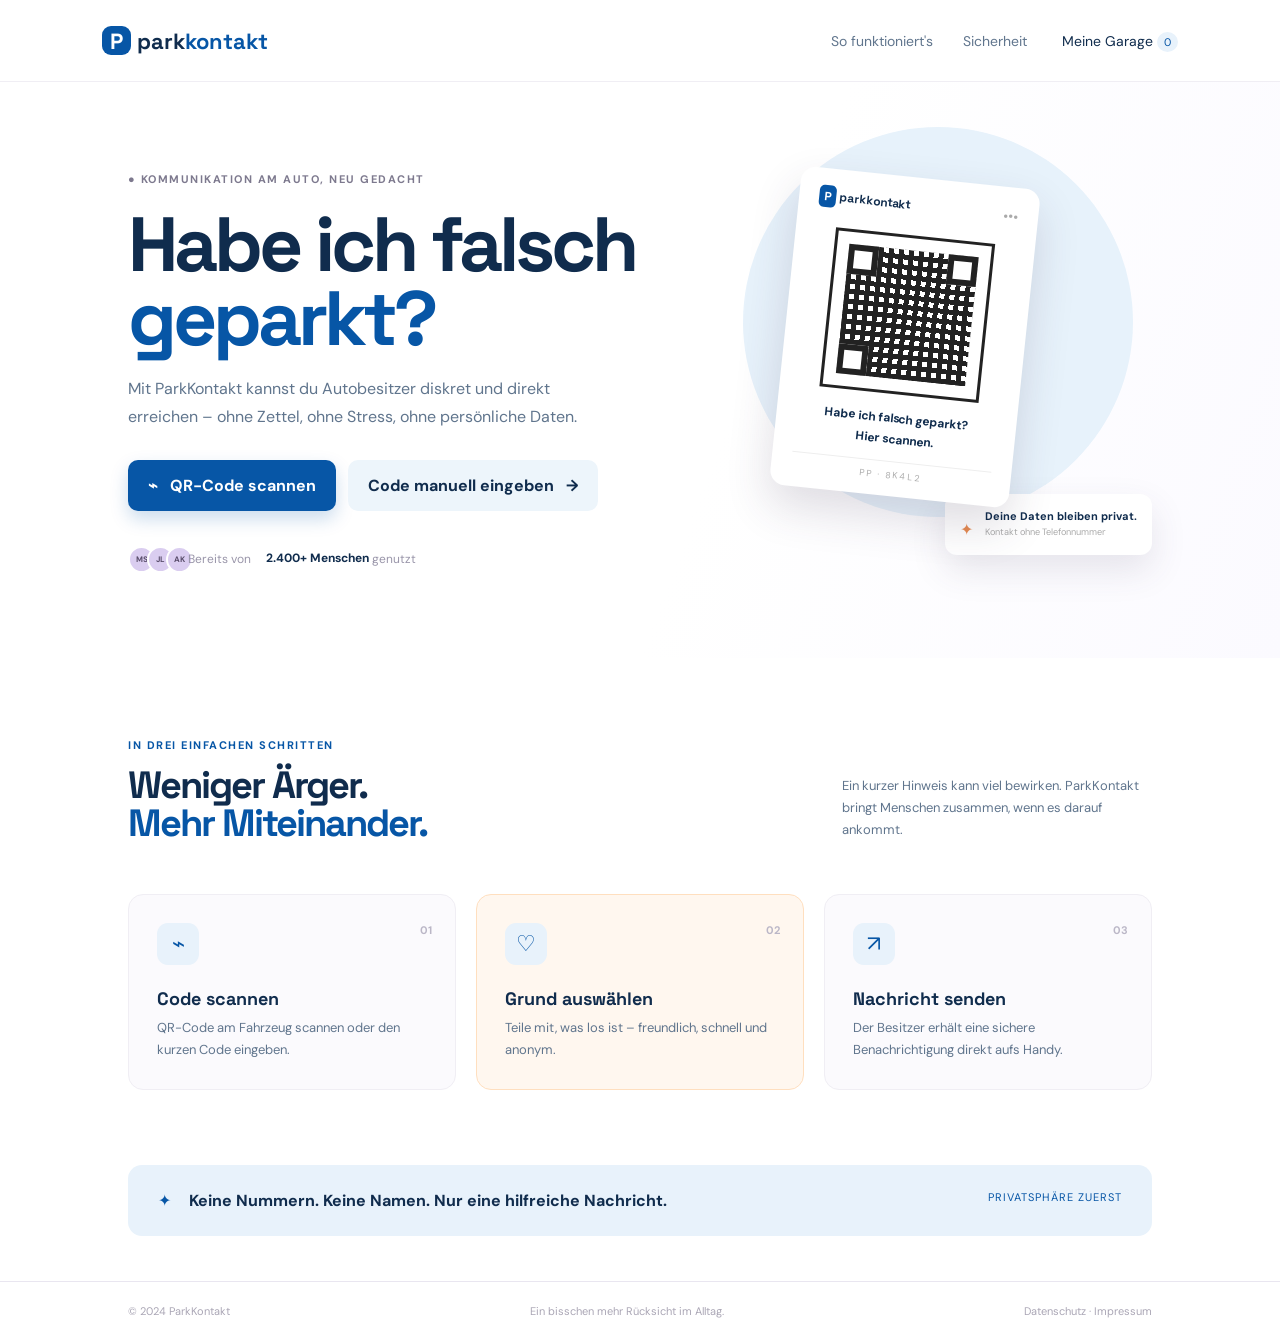
==== index.html @ 6e9b2e77 "Add files via upload" ====
<!doctype html>
<html lang="de">
<head>
  <meta charset="utf-8"><meta name="viewport" content="width=device-width,initial-scale=1">
  <meta name="description" content="ParkKontakt verbindet Menschen rund ums Auto.">
  <title>ParkKontakt – Einfach Kontakt aufnehmen</title>
  <link rel="preconnect" href="https://fonts.googleapis.com"><link rel="preconnect" href="https://fonts.gstatic.com" crossorigin>
  <link href="https://fonts.googleapis.com/css2?family=DM+Sans:wght@400;500;600;700&family=Space+Grotesk:wght@500;600;700&display=swap" rel="stylesheet">
  <link rel="stylesheet" href="style.css">
</head>
<body>
  <div class="app">
    <header class="header"><a class="brand" href="index.html"><b>P</b>park<span>kontakt</span></a><nav><a href="index.html#how">So funktioniert's</a><a href="index.html#privacy">Sicherheit</a></nav><a class="link-button" href="garage.html">Meine Garage <i class="count">0</i></a></header>
    <main>
      <section class="hero"><div class="hero-copy"><small class="eyebrow">● Kommunikation am Auto, neu gedacht</small><h1>Habe ich falsch<br><em>geparkt?</em></h1><p>Mit ParkKontakt kannst du Autobesitzer diskret und direkt erreichen – ohne Zettel, ohne Stress, ohne persönliche Daten.</p><div class="actions"><a class="primary" href="scan.html">⌁ &nbsp; QR-Code scannen</a><a class="secondary" href="code.html">Code manuell eingeben &nbsp; →</a></div><div class="trust"><span>MS</span><span>JL</span><span>AK</span> Bereits von <strong>2.400+ Menschen</strong> genutzt</div></div><div class="hero-art"><div class="orb"></div><div class="qr-card">      <div class="qr-brand"><b>P</b> parkkontakt <span>•••</span></div><div class="qr"><i></i><i></i><i></i></div><strong>Habe ich falsch geparkt?<br>Hier scannen.</strong><small>PP · 8K4L2</small></div><div class="privacy-pop">✦ <span><b>Deine Daten bleiben privat.</b><small>Kontakt ohne Telefonnummer</small></span></div></div></section>
      <section id="how" class="how"><div class="section-title"><div><small class="eyebrow">In drei einfachen Schritten</small><h2>Weniger Ärger.<br><em>Mehr Miteinander.</em></h2></div><p>Ein kurzer Hinweis kann viel bewirken. ParkKontakt bringt Menschen zusammen, wenn es darauf ankommt.</p></div><div class="steps"><article><b>01</b><i>⌁</i><h3>Code scannen</h3><p>QR-Code am Fahrzeug scannen oder den kurzen Code eingeben.</p></article><article class="highlight"><b>02</b><i>♡</i><h3>Grund auswählen</h3><p>Teile mit, was los ist – freundlich, schnell und anonym.</p></article><article><b>03</b><i>↗</i><h3>Nachricht senden</h3><p>Der Besitzer erhält eine sichere Benachrichtigung direkt aufs Handy.</p></article></div></section>
      <div id="privacy" class="privacy">✦ <strong>Keine Nummern. Keine Namen. Nur eine hilfreiche Nachricht.</strong><span>Privatsphäre zuerst</span></div>
    </main>
    <footer>© 2024 ParkKontakt <span>Ein bisschen mehr Rücksicht im Alltag.</span><span>Datenschutz · Impressum</span></footer>
  </div>
  <script src="script.js"></script>
</body>
</html>
---- style.css ----
﻿:root{--ink:#102c4d;--muted:#60758d;--purple:#0756a6;--lav:#e8f2fb;--line:#e9e6f0;--bg:#f7fbff}*{box-sizing:border-box}body{margin:0;background:var(--bg);color:var(--ink);font-family:"DM Sans",sans-serif}button,input,textarea{font:inherit}button{cursor:pointer;border:0}a{text-decoration:none;color:inherit}.app{max-width:1440px;margin:auto;background:#fff;min-height:100vh}.header{height:82px;border-bottom:1px solid #f0eef4;display:flex;align-items:center;padding:0 8%;gap:35px}.brand{font:700 22px "Space Grotesk";margin-right:auto}.brand b{display:inline-grid;place-items:center;background:var(--purple);color:white;width:29px;height:29px;border-radius:9px;margin-right:6px}.brand span,em{color:var(--purple);font-style:normal}.header nav{display:flex;gap:30px;color:var(--muted);font-size:14px}.link-button{background:none;font-size:14px}.count{background:var(--lav);color:var(--purple);border-radius:50%;padding:3px 7px;font-size:11px;font-style:normal}.view{display:none}.view.active{display:block}.hero{display:flex;padding:85px 10%;min-height:545px;background:linear-gradient(110deg,#fff 57%,#fbfaff)}.hero-copy{width:54%}.eyebrow{font-size:11px;letter-spacing:1.5px;text-transform:uppercase;font-weight:700;color:var(--purple)}.hero-copy .eyebrow{color:#7d798e}.hero-copy .eyebrow:first-letter{color:#74d19d}h1{font:700 clamp(50px,6vw,78px)/.96 "Space Grotesk";letter-spacing:-4px;margin:20px 0}p{color:var(--muted);line-height:1.7;max-width:480px}.actions{display:flex;gap:12px;margin-top:30px}.primary,.secondary{padding:15px 20px;border-radius:10px;font-weight:700}.primary{background:var(--purple);color:#fff;box-shadow:0 8px 18px #0756a635}.primary:hover{background:#064888}.secondary{background:#edf5fb;color:var(--ink)}.trust{margin-top:35px;color:#9995a9;font-size:12px}.trust span{display:inline-grid;place-items:center;width:27px;height:27px;border-radius:50%;background:#dacdf0;border:2px solid white;margin-right:-8px;color:#584c6a;font-size:8px;font-weight:bold}.trust strong{color:var(--ink);margin-left:12px}.hero-art{width:46%;position:relative}.orb{position:absolute;width:390px;height:390px;border-radius:50%;background:#e7f2fb;top:-40px;right:4%}.qr-card{position:absolute;z-index:1;top:10px;left:22%;width:240px;height:320px;background:#fff;border-radius:15px;padding:20px;box-shadow:0 20px 45px #3f31502a;transform:rotate(6deg);text-align:center}.qr-brand{text-align:left;font:700 12px "Space Grotesk"}.qr-brand b{background:var(--purple);color:white;padding:3px 5px;border-radius:5px}.qr-brand span{float:right;color:#aaa}.qr{height:154px;width:154px;margin:25px auto 15px;border:12px solid white;outline:3px solid #222;background:repeating-linear-gradient(90deg,#222 0 5px,transparent 5px 10px),repeating-linear-gradient(0deg,#222 0 5px,transparent 5px 10px);position:relative}.qr i{position:absolute;width:30px;height:30px;background:white;border:6px solid #222}.qr i:nth-child(1){top:0;left:0}.qr i:nth-child(2){top:0;right:0}.qr i:nth-child(3){bottom:0;left:0}.qr-card strong{font-size:12px;line-height:1.4}.qr-card small{display:block;border-top:1px solid #eee;margin-top:13px;padding-top:7px;color:#aaa;letter-spacing:2px;font-size:9px}.privacy-pop{position:absolute;right:0;bottom:18px;background:#fff;padding:15px;border-radius:12px;box-shadow:0 15px 35px #493d6320;color:#e68a50}.privacy-pop span{display:inline-block;color:var(--ink);font-size:11px;margin-left:8px}.privacy-pop small,.privacy-pop b{display:block}.privacy-pop small{color:#aaa;margin-top:3px}.how{padding:75px 10%}.section-title{display:flex;justify-content:space-between;align-items:end}.section-title h2{font:700 38px/1 "Space Grotesk";letter-spacing:-2px;margin:12px 0}.section-title p{font-size:13px;max-width:310px}.steps{display:grid;grid-template-columns:repeat(3,1fr);gap:20px;margin-top:40px}.steps article{padding:28px;background:#fbfafd;border:1px solid #f0eef4;border-radius:15px;position:relative}.steps article.highlight{background:#fff7ef;border-color:#ffdfbf}.steps article>b{position:absolute;right:23px;color:#bbb7c7;font-size:11px}.steps article i{display:grid;place-items:center;width:42px;height:42px;border-radius:11px;background:var(--lav);color:var(--purple);font-size:22px;font-style:normal}.steps h3{font:700 18px "Space Grotesk";margin:22px 0 7px}.steps p{font-size:13px;margin:0}.privacy{margin:0 10% 45px;padding:25px 30px;background:var(--lav);border-radius:14px;color:var(--purple)}.privacy strong{color:var(--ink);margin-left:14px}.privacy span{float:right;font-size:11px;text-transform:uppercase;letter-spacing:1px}.page{padding:65px 10% 90px}.page h1{font-size:58px;margin:18px 0}.back{display:block;background:none;color:var(--muted);padding:0;margin-bottom:35px;font-size:13px}.page>p{margin-bottom:25px}.toolbar{display:flex;justify-content:space-between;align-items:center;margin-top:35px;color:var(--muted);font-size:13px}.cars{display:grid;grid-template-columns:repeat(auto-fill,minmax(270px,1fr));gap:18px;margin-top:20px}.empty,.car-card{border:1px solid var(--line);border-radius:15px;padding:35px;text-align:center}.empty{grid-column:1/-1;color:var(--muted)}.car-card{text-align:left;box-shadow:0 8px 25px #493d6310}.car-card h3{font:700 18px "Space Grotesk";margin:0 0 6px}.car-card p{font-size:12px;margin:0 0 20px}.car-card button{background:var(--lav);color:var(--purple);padding:10px;border-radius:8px;font-size:12px}.form-page{display:grid;grid-template-columns:.8fr 1fr;gap:8%}.form-intro{padding-top:0}.panel{border:1px solid var(--line);border-radius:16px;padding:30px;box-shadow:0 18px 50px #382b6312}.panel h2{font:700 20px "Space Grotesk";margin:0 0 25px}.panel label{display:block;font-size:12px;font-weight:700;margin:15px 0}.panel label small{float:right;color:#aaa;font-weight:400}.panel input,.panel textarea,.code-form input{width:100%;border:1px solid var(--line);padding:12px;border-radius:8px;margin-top:7px;outline:none;resize:vertical}.panel input:focus,.panel textarea:focus,.code-form input:focus{border-color:var(--purple)}.row{display:grid;grid-template-columns:1fr 1fr;gap:15px}.wide{width:100%;margin-top:16px}.centered{text-align:center;padding:60px 20px;min-height:570px}.centered .back{max-width:520px;margin:0 auto 50px;text-align:left}.big-icon{margin:auto auto 25px;display:grid;place-items:center;width:60px;height:60px;border-radius:17px;background:var(--lav);color:var(--purple);font-size:32px}.centered h1{font-size:57px}.centered p{margin:0 auto 25px}.code-form{max-width:520px;margin:auto;display:flex;gap:10px}.code-form input{margin:0;font-size:18px;letter-spacing:3px;text-transform:uppercase}.scanner{width:220px;height:220px;border:2px solid var(--purple);border-radius:20px;margin:0 auto 25px;background:#f0f7fc;display:grid;place-items:center;color:var(--purple);font-size:25px}.message{display:grid;grid-template-columns:.8fr 1fr;gap:8%;padding:70px 13%;min-height:570px}.message h1{font-size:55px}.car-info{display:flex;align-items:center;gap:12px;margin-top:38px}.car-info>b{background:#e0edf8;color:var(--purple);padding:14px;border-radius:11px}.car-info small,.car-info strong{display:block}.car-info small{color:var(--muted);font-size:12px;margin-top:3px}.car-info>span:last-child{margin-left:auto;color:#4a9a73}.panel>p{font-size:12px}.reasons{display:grid;grid-template-columns:1fr 1fr;gap:8px;margin:20px 0}.reasons button{padding:12px 8px;background:white;border:1px solid var(--line);border-radius:8px;text-align:left;color:var(--muted);font-size:11px}.reasons button.selected,.reasons button:hover{background:var(--lav);border-color:var(--purple);color:var(--purple)}.panel>small{color:#8f8b9c;font-size:11px}.panel textarea{min-height:100px}footer{display:flex;justify-content:space-between;padding:22px 10%;border-top:1px solid var(--line);font-size:11px;color:#aaa6b5}#toast{position:fixed;right:25px;bottom:25px;background:var(--ink);color:white;padding:15px 20px;border-radius:9px;opacity:0;transform:translateY(15px);transition:.2s}#toast.show{opacity:1;transform:none}
.form-tip{display:flex;gap:10px;margin-top:28px;padding:15px;background:var(--lav);border-radius:10px;color:#6f6997;font-size:12px;line-height:1.5}.panel fieldset{border:0;border-top:1px solid var(--line);padding:15px 0 0;margin-top:20px}.panel legend{font-size:12px;font-weight:700}.check{display:flex!important;align-items:center;gap:8px;font-size:11px!important;color:var(--muted)!important;font-weight:400!important;margin:11px 0!important}.check input{width:auto!important;margin:0!important;accent-color:var(--purple)}.hint{display:block;color:var(--muted);font-size:11px;margin-top:17px}.card-link{display:inline-block;background:var(--lav);color:var(--purple);padding:10px;border-radius:8px;font-size:12px}.card-page{padding:60px 10% 90px;text-align:center;min-height:620px}.card-page .back{max-width:850px;margin:0 auto 35px;text-align:left}.card-page h1{font-size:54px}.print-card{width:320px;min-height:415px;margin:35px auto 25px;padding:25px;background:white;border-radius:16px;box-shadow:0 15px 45px #493d6318}.print-card .qr-brand{text-align:left;font:700 13px "Space Grotesk"}.print-card .qr-brand b{background:var(--purple);color:white;padding:4px 6px;border-radius:5px}.print-card h2{font:700 24px "Space Grotesk";margin:38px 0 8px}.print-card p{font-size:12px;margin:0 auto}.print-qr{margin:25px auto;width:165px;height:165px}.print-card>strong{font-size:11px;line-height:1.5}.print-card>strong span{color:var(--purple);letter-spacing:2px}.card-actions{display:flex;justify-content:center;gap:10px}.card-actions .secondary{display:inline-flex;align-items:center}.car-card{border:1px solid var(--line);border-radius:15px;padding:25px;text-align:left;box-shadow:0 8px 25px #493d6310}.empty{grid-column:1/-1;border:1px dashed #d9d4e7;border-radius:15px;padding:40px;text-align:center;color:var(--muted)}@media print{.header,.back,.card-actions,footer{display:none!important}.card-page{padding:0}.print-card{box-shadow:none;border:1px solid #ddd}}
@media(max-width:800px){.header{padding:0 6%}.header nav,.link-button{display:none}.hero{display:block;padding:55px 7% 35px}.hero-copy,.hero-art{width:100%}.hero h1{font-size:52px}.hero-art{height:370px;margin-top:25px}.qr-card{left:18%}.orb{right:2%;width:330px;height:330px}.how{padding:55px 7%}.section-title{display:block}.steps{grid-template-columns:1fr}.privacy{margin:0 7% 35px}.page{padding:50px 7%}.form-page,.message{display:block;padding:50px 7%}.form-intro{margin-bottom:35px}.message>div{margin-bottom:35px}.message h1{font-size:48px}footer{display:block;text-align:center;line-height:2;padding:20px 7%}}@media(max-width:480px){.hero h1{font-size:45px}.actions{display:block}.actions button{width:100%;margin-bottom:10px}.hero-art{transform:scale(.9);transform-origin:top center;margin-bottom:-35px}.qr-card{left:8%}.row,.reasons{grid-template-columns:1fr}.code-form{display:block}.code-form button{width:100%;margin-top:10px}}
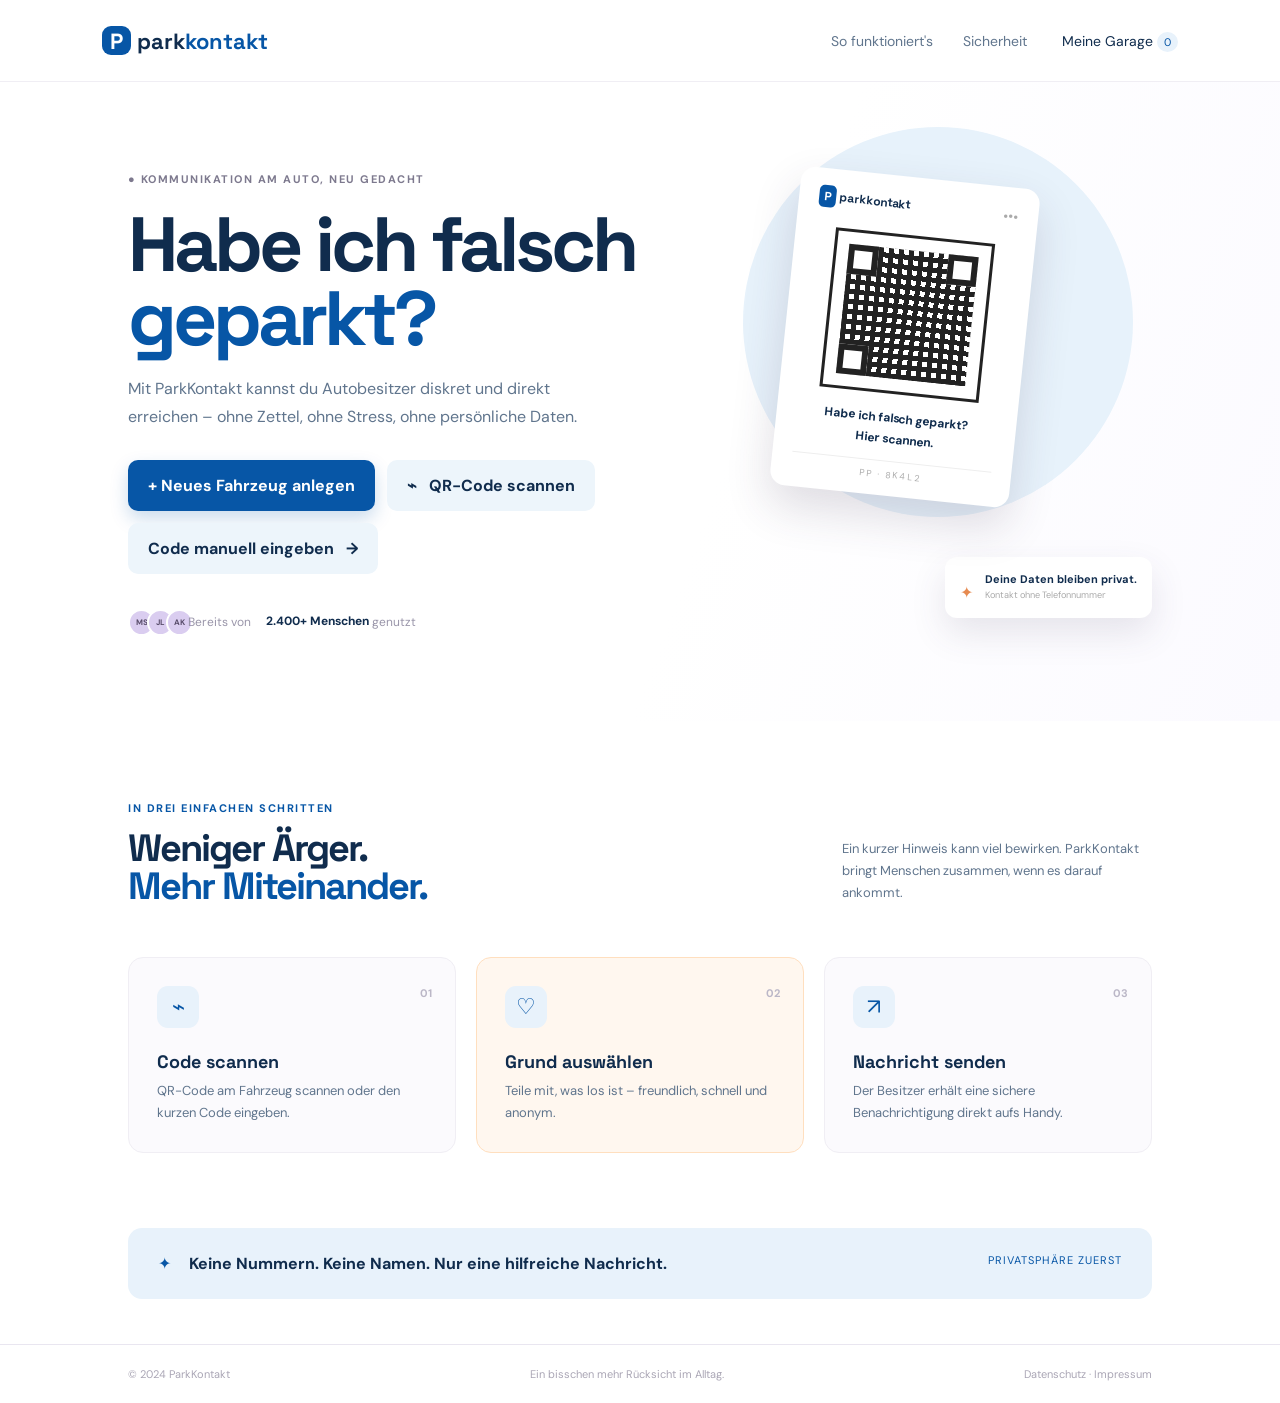
==== commit a3986326: "Apply remaining changes Co-authored-by: Judokius <148645832+Judokius@users.noreply.github.com>" ====
--- a/index.html
+++ b/index.html
@@ -12,7 +12,7 @@
   <div class="app">
     <header class="header"><a class="brand" href="index.html"><b>P</b>park<span>kontakt</span></a><nav><a href="index.html#how">So funktioniert's</a><a href="index.html#privacy">Sicherheit</a></nav><a class="link-button" href="garage.html">Meine Garage <i class="count">0</i></a></header>
     <main>
-      <section class="hero"><div class="hero-copy"><small class="eyebrow">● Kommunikation am Auto, neu gedacht</small><h1>Habe ich falsch<br><em>geparkt?</em></h1><p>Mit ParkKontakt kannst du Autobesitzer diskret und direkt erreichen – ohne Zettel, ohne Stress, ohne persönliche Daten.</p><div class="actions"><a class="primary" href="scan.html">⌁ &nbsp; QR-Code scannen</a><a class="secondary" href="code.html">Code manuell eingeben &nbsp; →</a></div><div class="trust"><span>MS</span><span>JL</span><span>AK</span> Bereits von <strong>2.400+ Menschen</strong> genutzt</div></div><div class="hero-art"><div class="orb"></div><div class="qr-card">      <div class="qr-brand"><b>P</b> parkkontakt <span>•••</span></div><div class="qr"><i></i><i></i><i></i></div><strong>Habe ich falsch geparkt?<br>Hier scannen.</strong><small>PP · 8K4L2</small></div><div class="privacy-pop">✦ <span><b>Deine Daten bleiben privat.</b><small>Kontakt ohne Telefonnummer</small></span></div></div></section>
+      <section class="hero"><div class="hero-copy"><small class="eyebrow">● Kommunikation am Auto, neu gedacht</small><h1>Habe ich falsch<br><em>geparkt?</em></h1><p>Mit ParkKontakt kannst du Autobesitzer diskret und direkt erreichen – ohne Zettel, ohne Stress, ohne persönliche Daten.</p><div class="actions"><a class="primary" href="new-car.html">+ Neues Fahrzeug anlegen</a><a class="secondary" href="scan.html">⌁ &nbsp; QR-Code scannen</a><a class="secondary" href="code.html">Code manuell eingeben &nbsp; →</a></div><div class="trust"><span>MS</span><span>JL</span><span>AK</span> Bereits von <strong>2.400+ Menschen</strong> genutzt</div></div><div class="hero-art"><div class="orb"></div><div class="qr-card">      <div class="qr-brand"><b>P</b> parkkontakt <span>•••</span></div><div class="qr"><i></i><i></i><i></i></div><strong>Habe ich falsch geparkt?<br>Hier scannen.</strong><small>PP · 8K4L2</small></div><div class="privacy-pop">✦ <span><b>Deine Daten bleiben privat.</b><small>Kontakt ohne Telefonnummer</small></span></div></div></section>
       <section id="how" class="how"><div class="section-title"><div><small class="eyebrow">In drei einfachen Schritten</small><h2>Weniger Ärger.<br><em>Mehr Miteinander.</em></h2></div><p>Ein kurzer Hinweis kann viel bewirken. ParkKontakt bringt Menschen zusammen, wenn es darauf ankommt.</p></div><div class="steps"><article><b>01</b><i>⌁</i><h3>Code scannen</h3><p>QR-Code am Fahrzeug scannen oder den kurzen Code eingeben.</p></article><article class="highlight"><b>02</b><i>♡</i><h3>Grund auswählen</h3><p>Teile mit, was los ist – freundlich, schnell und anonym.</p></article><article><b>03</b><i>↗</i><h3>Nachricht senden</h3><p>Der Besitzer erhält eine sichere Benachrichtigung direkt aufs Handy.</p></article></div></section>
       <div id="privacy" class="privacy">✦ <strong>Keine Nummern. Keine Namen. Nur eine hilfreiche Nachricht.</strong><span>Privatsphäre zuerst</span></div>
     </main>
--- a/style.css
+++ b/style.css
@@ -1,4 +1,3 @@
-﻿:root{--ink:#102c4d;--muted:#60758d;--purple:#0756a6;--lav:#e8f2fb;--line:#e9e6f0;--bg:#f7fbff}*{box-sizing:border-box}body{margin:0;background:var(--bg);color:var(--ink);font-family:"DM Sans",sans-serif}button,input,textarea{font:inherit}button{cursor:pointer;border:0}a{text-decoration:none;color:inherit}.app{max-width:1440px;margin:auto;background:#fff;min-height:100vh}.header{height:82px;border-bottom:1px solid #f0eef4;display:flex;align-items:center;padding:0 8%;gap:35px}.brand{font:700 22px "Space Grotesk";margin-right:auto}.brand b{display:inline-grid;place-items:center;background:var(--purple);color:white;width:29px;height:29px;border-radius:9px;margin-right:6px}.brand span,em{color:var(--purple);font-style:normal}.header nav{display:flex;gap:30px;color:var(--muted);font-size:14px}.link-button{background:none;font-size:14px}.count{background:var(--lav);color:var(--purple);border-radius:50%;padding:3px 7px;font-size:11px;font-style:normal}.view{display:none}.view.active{display:block}.hero{display:flex;padding:85px 10%;min-height:545px;background:linear-gradient(110deg,#fff 57%,#fbfaff)}.hero-copy{width:54%}.eyebrow{font-size:11px;letter-spacing:1.5px;text-transform:uppercase;font-weight:700;color:var(--purple)}.hero-copy .eyebrow{color:#7d798e}.hero-copy .eyebrow:first-letter{color:#74d19d}h1{font:700 clamp(50px,6vw,78px)/.96 "Space Grotesk";letter-spacing:-4px;margin:20px 0}p{color:var(--muted);line-height:1.7;max-width:480px}.actions{display:flex;gap:12px;margin-top:30px}.primary,.secondary{padding:15px 20px;border-radius:10px;font-weight:700}.primary{background:var(--purple);color:#fff;box-shadow:0 8px 18px #0756a635}.primary:hover{background:#064888}.secondary{background:#edf5fb;color:var(--ink)}.trust{margin-top:35px;color:#9995a9;font-size:12px}.trust span{display:inline-grid;place-items:center;width:27px;height:27px;border-radius:50%;background:#dacdf0;border:2px solid white;margin-right:-8px;color:#584c6a;font-size:8px;font-weight:bold}.trust strong{color:var(--ink);margin-left:12px}.hero-art{width:46%;position:relative}.orb{position:absolute;width:390px;height:390px;border-radius:50%;background:#e7f2fb;top:-40px;right:4%}.qr-card{position:absolute;z-index:1;top:10px;left:22%;width:240px;height:320px;background:#fff;border-radius:15px;padding:20px;box-shadow:0 20px 45px #3f31502a;transform:rotate(6deg);text-align:center}.qr-brand{text-align:left;font:700 12px "Space Grotesk"}.qr-brand b{background:var(--purple);color:white;padding:3px 5px;border-radius:5px}.qr-brand span{float:right;color:#aaa}.qr{height:154px;width:154px;margin:25px auto 15px;border:12px solid white;outline:3px solid #222;background:repeating-linear-gradient(90deg,#222 0 5px,transparent 5px 10px),repeating-linear-gradient(0deg,#222 0 5px,transparent 5px 10px);position:relative}.qr i{position:absolute;width:30px;height:30px;background:white;border:6px solid #222}.qr i:nth-child(1){top:0;left:0}.qr i:nth-child(2){top:0;right:0}.qr i:nth-child(3){bottom:0;left:0}.qr-card strong{font-size:12px;line-height:1.4}.qr-card small{display:block;border-top:1px solid #eee;margin-top:13px;padding-top:7px;color:#aaa;letter-spacing:2px;font-size:9px}.privacy-pop{position:absolute;right:0;bottom:18px;background:#fff;padding:15px;border-radius:12px;box-shadow:0 15px 35px #493d6320;color:#e68a50}.privacy-pop span{display:inline-block;color:var(--ink);font-size:11px;margin-left:8px}.privacy-pop small,.privacy-pop b{display:block}.privacy-pop small{color:#aaa;margin-top:3px}.how{padding:75px 10%}.section-title{display:flex;justify-content:space-between;align-items:end}.section-title h2{font:700 38px/1 "Space Grotesk";letter-spacing:-2px;margin:12px 0}.section-title p{font-size:13px;max-width:310px}.steps{display:grid;grid-template-columns:repeat(3,1fr);gap:20px;margin-top:40px}.steps article{padding:28px;background:#fbfafd;border:1px solid #f0eef4;border-radius:15px;position:relative}.steps article.highlight{background:#fff7ef;border-color:#ffdfbf}.steps article>b{position:absolute;right:23px;color:#bbb7c7;font-size:11px}.steps article i{display:grid;place-items:center;width:42px;height:42px;border-radius:11px;background:var(--lav);color:var(--purple);font-size:22px;font-style:normal}.steps h3{font:700 18px "Space Grotesk";margin:22px 0 7px}.steps p{font-size:13px;margin:0}.privacy{margin:0 10% 45px;padding:25px 30px;background:var(--lav);border-radius:14px;color:var(--purple)}.privacy strong{color:var(--ink);margin-left:14px}.privacy span{float:right;font-size:11px;text-transform:uppercase;letter-spacing:1px}.page{padding:65px 10% 90px}.page h1{font-size:58px;margin:18px 0}.back{display:block;background:none;color:var(--muted);padding:0;margin-bottom:35px;font-size:13px}.page>p{margin-bottom:25px}.toolbar{display:flex;justify-content:space-between;align-items:center;margin-top:35px;color:var(--muted);font-size:13px}.cars{display:grid;grid-template-columns:repeat(auto-fill,minmax(270px,1fr));gap:18px;margin-top:20px}.empty,.car-card{border:1px solid var(--line);border-radius:15px;padding:35px;text-align:center}.empty{grid-column:1/-1;color:var(--muted)}.car-card{text-align:left;box-shadow:0 8px 25px #493d6310}.car-card h3{font:700 18px "Space Grotesk";margin:0 0 6px}.car-card p{font-size:12px;margin:0 0 20px}.car-card button{background:var(--lav);color:var(--purple);padding:10px;border-radius:8px;font-size:12px}.form-page{display:grid;grid-template-columns:.8fr 1fr;gap:8%}.form-intro{padding-top:0}.panel{border:1px solid var(--line);border-radius:16px;padding:30px;box-shadow:0 18px 50px #382b6312}.panel h2{font:700 20px "Space Grotesk";margin:0 0 25px}.panel label{display:block;font-size:12px;font-weight:700;margin:15px 0}.panel label small{float:right;color:#aaa;font-weight:400}.panel input,.panel textarea,.code-form input{width:100%;border:1px solid var(--line);padding:12px;border-radius:8px;margin-top:7px;outline:none;resize:vertical}.panel input:focus,.panel textarea:focus,.code-form input:focus{border-color:var(--purple)}.row{display:grid;grid-template-columns:1fr 1fr;gap:15px}.wide{width:100%;margin-top:16px}.centered{text-align:center;padding:60px 20px;min-height:570px}.centered .back{max-width:520px;margin:0 auto 50px;text-align:left}.big-icon{margin:auto auto 25px;display:grid;place-items:center;width:60px;height:60px;border-radius:17px;background:var(--lav);color:var(--purple);font-size:32px}.centered h1{font-size:57px}.centered p{margin:0 auto 25px}.code-form{max-width:520px;margin:auto;display:flex;gap:10px}.code-form input{margin:0;font-size:18px;letter-spacing:3px;text-transform:uppercase}.scanner{width:220px;height:220px;border:2px solid var(--purple);border-radius:20px;margin:0 auto 25px;background:#f0f7fc;display:grid;place-items:center;color:var(--purple);font-size:25px}.message{display:grid;grid-template-columns:.8fr 1fr;gap:8%;padding:70px 13%;min-height:570px}.message h1{font-size:55px}.car-info{display:flex;align-items:center;gap:12px;margin-top:38px}.car-info>b{background:#e0edf8;color:var(--purple);padding:14px;border-radius:11px}.car-info small,.car-info strong{display:block}.car-info small{color:var(--muted);font-size:12px;margin-top:3px}.car-info>span:last-child{margin-left:auto;color:#4a9a73}.panel>p{font-size:12px}.reasons{display:grid;grid-template-columns:1fr 1fr;gap:8px;margin:20px 0}.reasons button{padding:12px 8px;background:white;border:1px solid var(--line);border-radius:8px;text-align:left;color:var(--muted);font-size:11px}.reasons button.selected,.reasons button:hover{background:var(--lav);border-color:var(--purple);color:var(--purple)}.panel>small{color:#8f8b9c;font-size:11px}.panel textarea{min-height:100px}footer{display:flex;justify-content:space-between;padding:22px 10%;border-top:1px solid var(--line);font-size:11px;color:#aaa6b5}#toast{position:fixed;right:25px;bottom:25px;background:var(--ink);color:white;padding:15px 20px;border-radius:9px;opacity:0;transform:translateY(15px);transition:.2s}#toast.show{opacity:1;transform:none}
+﻿:root{--ink:#102c4d;--muted:#60758d;--purple:#0756a6;--lav:#e8f2fb;--line:#e9e6f0;--bg:#f7fbff}*{box-sizing:border-box}body{margin:0;background:var(--bg);color:var(--ink);font-family:"DM Sans",sans-serif;overflow-x:hidden}button,input,textarea{font:inherit}button{cursor:pointer;border:0}a{text-decoration:none;color:inherit}.app{max-width:1440px;margin:auto;background:#fff;min-height:100vh}.header{height:82px;border-bottom:1px solid #f0eef4;display:flex;align-items:center;padding:0 8%;gap:35px}.brand{font:700 22px "Space Grotesk";margin-right:auto}.brand b{display:inline-grid;place-items:center;background:var(--purple);color:white;width:29px;height:29px;border-radius:9px;margin-right:6px}.brand span,em{color:var(--purple);font-style:normal}.header nav{display:flex;gap:30px;color:var(--muted);font-size:14px}.link-button{background:none;font-size:14px}.count{background:var(--lav);color:var(--purple);border-radius:50%;padding:3px 7px;font-size:11px;font-style:normal}.view{display:none}.view.active{display:block}.hero{display:flex;padding:85px 10%;min-height:545px;background:linear-gradient(110deg,#fff 57%,#fbfaff)}.hero-copy{width:54%}.eyebrow{font-size:11px;letter-spacing:1.5px;text-transform:uppercase;font-weight:700;color:var(--purple)}.hero-copy .eyebrow{color:#7d798e}.hero-copy .eyebrow:first-letter{color:#74d19d}h1{font:700 clamp(50px,6vw,78px)/.96 "Space Grotesk";letter-spacing:-4px;margin:20px 0}p{color:var(--muted);line-height:1.7;max-width:480px}.actions{display:flex;gap:12px;margin-top:30px;flex-wrap:wrap}.actions a{display:inline-flex;align-items:center;justify-content:center;text-align:center}.primary,.secondary{padding:15px 20px;border-radius:10px;font-weight:700}.primary{background:var(--purple);color:#fff;box-shadow:0 8px 18px #0756a635}.primary:hover{background:#064888}.secondary{background:#edf5fb;color:var(--ink)}.trust{margin-top:35px;color:#9995a9;font-size:12px}.trust span{display:inline-grid;place-items:center;width:27px;height:27px;border-radius:50%;background:#dacdf0;border:2px solid white;margin-right:-8px;color:#584c6a;font-size:8px;font-weight:bold}.trust strong{color:var(--ink);margin-left:12px}.hero-art{width:46%;position:relative}.orb{position:absolute;width:390px;height:390px;border-radius:50%;background:#e7f2fb;top:-40px;right:4%}.qr-card{position:absolute;z-index:1;top:10px;left:22%;width:240px;height:320px;background:#fff;border-radius:15px;padding:20px;box-shadow:0 20px 45px #3f31502a;transform:rotate(6deg);text-align:center}.qr-brand{text-align:left;font:700 12px "Space Grotesk"}.qr-brand b{background:var(--purple);color:white;padding:3px 5px;border-radius:5px}.qr-brand span{float:right;color:#aaa}.qr{height:154px;width:154px;margin:25px auto 15px;border:12px solid white;outline:3px solid #222;background:repeating-linear-gradient(90deg,#222 0 5px,transparent 5px 10px),repeating-linear-gradient(0deg,#222 0 5px,transparent 5px 10px);position:relative}.qr i{position:absolute;width:30px;height:30px;background:white;border:6px solid #222}.qr i:nth-child(1){top:0;left:0}.qr i:nth-child(2){top:0;right:0}.qr i:nth-child(3){bottom:0;left:0}.qr-card strong{font-size:12px;line-height:1.4}.qr-card small{display:block;border-top:1px solid #eee;margin-top:13px;padding-top:7px;color:#aaa;letter-spacing:2px;font-size:9px}.privacy-pop{position:absolute;right:0;bottom:18px;background:#fff;padding:15px;border-radius:12px;box-shadow:0 15px 35px #493d6320;color:#e68a50}.privacy-pop span{display:inline-block;color:var(--ink);font-size:11px;margin-left:8px}.privacy-pop small,.privacy-pop b{display:block}.privacy-pop small{color:#aaa;margin-top:3px}.how{padding:75px 10%}.section-title{display:flex;justify-content:space-between;align-items:end}.section-title h2{font:700 38px/1 "Space Grotesk";letter-spacing:-2px;margin:12px 0}.section-title p{font-size:13px;max-width:310px}.steps{display:grid;grid-template-columns:repeat(3,1fr);gap:20px;margin-top:40px}.steps article{padding:28px;background:#fbfafd;border:1px solid #f0eef4;border-radius:15px;position:relative}.steps article.highlight{background:#fff7ef;border-color:#ffdfbf}.steps article>b{position:absolute;right:23px;color:#bbb7c7;font-size:11px}.steps article i{display:grid;place-items:center;width:42px;height:42px;border-radius:11px;background:var(--lav);color:var(--purple);font-size:22px;font-style:normal}.steps h3{font:700 18px "Space Grotesk";margin:22px 0 7px}.steps p{font-size:13px;margin:0}.privacy{margin:0 10% 45px;padding:25px 30px;background:var(--lav);border-radius:14px;color:var(--purple)}.privacy strong{color:var(--ink);margin-left:14px}.privacy span{float:right;font-size:11px;text-transform:uppercase;letter-spacing:1px}.page{padding:65px 10% 90px}.page h1{font-size:58px;margin:18px 0}.back{display:block;background:none;color:var(--muted);padding:0;margin-bottom:35px;font-size:13px}.page>p{margin-bottom:25px}.toolbar{display:flex;justify-content:space-between;align-items:center;margin-top:35px;color:var(--muted);font-size:13px}.cars{display:grid;grid-template-columns:repeat(auto-fill,minmax(270px,1fr));gap:18px;margin-top:20px}.empty,.car-card{border:1px solid var(--line);border-radius:15px;padding:35px;text-align:center}.empty{grid-column:1/-1;color:var(--muted)}.car-card{text-align:left;box-shadow:0 8px 25px #493d6310}.car-card h3{font:700 18px "Space Grotesk";margin:0 0 6px}.car-card p{font-size:12px;margin:0 0 20px}.car-card button{background:var(--lav);color:var(--purple);padding:10px;border-radius:8px;font-size:12px}.form-page{display:grid;grid-template-columns:.8fr 1fr;gap:8%}.form-intro{padding-top:0}.panel{border:1px solid var(--line);border-radius:16px;padding:30px;box-shadow:0 18px 50px #382b6312}.panel h2{font:700 20px "Space Grotesk";margin:0 0 25px}.panel label{display:block;font-size:12px;font-weight:700;margin:15px 0}.panel label small{float:right;color:#aaa;font-weight:400}.panel input,.panel textarea,.code-form input{width:100%;border:1px solid var(--line);padding:12px;border-radius:8px;margin-top:7px;outline:none;resize:vertical}.panel input:focus,.panel textarea:focus,.code-form input:focus{border-color:var(--purple)}.row{display:grid;grid-template-columns:1fr 1fr;gap:15px}.wide{width:100%;margin-top:16px}.centered{text-align:center;padding:60px 20px;min-height:570px}.centered .back{max-width:520px;margin:0 auto 50px;text-align:left}.big-icon{margin:auto auto 25px;display:grid;place-items:center;width:60px;height:60px;border-radius:17px;background:var(--lav);color:var(--purple);font-size:32px}.centered h1{font-size:57px}.centered p{margin:0 auto 25px}.code-form{max-width:520px;margin:auto;display:flex;gap:10px}.code-form input{margin:0;font-size:18px;letter-spacing:3px;text-transform:uppercase}.scanner{width:220px;height:220px;border:2px solid var(--purple);border-radius:20px;margin:0 auto 25px;background:#f0f7fc;display:grid;place-items:center;color:var(--purple);font-size:25px}.message{display:grid;grid-template-columns:.8fr 1fr;gap:8%;padding:70px 13%;min-height:570px}.message h1{font-size:55px}.car-info{display:flex;align-items:center;gap:12px;margin-top:38px}.car-info>b{background:#e0edf8;color:var(--purple);padding:14px;border-radius:11px}.car-info small,.car-info strong{display:block}.car-info small{color:var(--muted);font-size:12px;margin-top:3px}.car-info>span:last-child{margin-left:auto;color:#4a9a73}.panel>p{font-size:12px}.reasons{display:grid;grid-template-columns:1fr 1fr;gap:8px;margin:20px 0}.reasons button{padding:12px 8px;background:white;border:1px solid var(--line);border-radius:8px;text-align:left;color:var(--muted);font-size:11px}.reasons button.selected,.reasons button:hover{background:var(--lav);border-color:var(--purple);color:var(--purple)}.panel>small{color:#8f8b9c;font-size:11px}.panel textarea{min-height:100px}footer{display:flex;justify-content:space-between;padding:22px 10%;border-top:1px solid var(--line);font-size:11px;color:#aaa6b5}#toast{position:fixed;right:25px;bottom:25px;background:var(--ink);color:white;padding:15px 20px;border-radius:9px;opacity:0;transform:translateY(15px);transition:.2s}#toast.show{opacity:1;transform:none}
 .form-tip{display:flex;gap:10px;margin-top:28px;padding:15px;background:var(--lav);border-radius:10px;color:#6f6997;font-size:12px;line-height:1.5}.panel fieldset{border:0;border-top:1px solid var(--line);padding:15px 0 0;margin-top:20px}.panel legend{font-size:12px;font-weight:700}.check{display:flex!important;align-items:center;gap:8px;font-size:11px!important;color:var(--muted)!important;font-weight:400!important;margin:11px 0!important}.check input{width:auto!important;margin:0!important;accent-color:var(--purple)}.hint{display:block;color:var(--muted);font-size:11px;margin-top:17px}.card-link{display:inline-block;background:var(--lav);color:var(--purple);padding:10px;border-radius:8px;font-size:12px}.card-page{padding:60px 10% 90px;text-align:center;min-height:620px}.card-page .back{max-width:850px;margin:0 auto 35px;text-align:left}.card-page h1{font-size:54px}.print-card{width:320px;min-height:415px;margin:35px auto 25px;padding:25px;background:white;border-radius:16px;box-shadow:0 15px 45px #493d6318}.print-card .qr-brand{text-align:left;font:700 13px "Space Grotesk"}.print-card .qr-brand b{background:var(--purple);color:white;padding:4px 6px;border-radius:5px}.print-card h2{font:700 24px "Space Grotesk";margin:38px 0 8px}.print-card p{font-size:12px;margin:0 auto}.print-qr{margin:25px auto;width:165px;height:165px}.print-card>strong{font-size:11px;line-height:1.5}.print-card>strong span{color:var(--purple);letter-spacing:2px}.card-actions{display:flex;justify-content:center;gap:10px}.card-actions .secondary{display:inline-flex;align-items:center}.car-card{border:1px solid var(--line);border-radius:15px;padding:25px;text-align:left;box-shadow:0 8px 25px #493d6310}.empty{grid-column:1/-1;border:1px dashed #d9d4e7;border-radius:15px;padding:40px;text-align:center;color:var(--muted)}@media print{.header,.back,.card-actions,footer{display:none!important}.card-page{padding:0}.print-card{box-shadow:none;border:1px solid #ddd}}
-@media(max-width:800px){.header{padding:0 6%}.header nav,.link-button{display:none}.hero{display:block;padding:55px 7% 35px}.hero-copy,.hero-art{width:100%}.hero h1{font-size:52px}.hero-art{height:370px;margin-top:25px}.qr-card{left:18%}.orb{right:2%;width:330px;height:330px}.how{padding:55px 7%}.section-title{display:block}.steps{grid-template-columns:1fr}.privacy{margin:0 7% 35px}.page{padding:50px 7%}.form-page,.message{display:block;padding:50px 7%}.form-intro{margin-bottom:35px}.message>div{margin-bottom:35px}.message h1{font-size:48px}footer{display:block;text-align:center;line-height:2;padding:20px 7%}}@media(max-width:480px){.hero h1{font-size:45px}.actions{display:block}.actions button{width:100%;margin-bottom:10px}.hero-art{transform:scale(.9);transform-origin:top center;margin-bottom:-35px}.qr-card{left:8%}.row,.reasons{grid-template-columns:1fr}.code-form{display:block}.code-form button{width:100%;margin-top:10px}}
-
+@media(max-width:800px){.header{height:auto;flex-wrap:wrap;padding:14px 6%;gap:14px}.header nav{display:none}.hero{display:block;padding:55px 7% 35px}.hero-copy,.hero-art{width:100%}.hero h1{font-size:52px}.hero-art{height:370px;margin-top:25px}.qr-card{left:18%}.orb{right:2%;width:330px;height:330px}.how{padding:55px 7%}.section-title{display:block}.steps{grid-template-columns:1fr}.privacy{margin:0 7% 35px}.privacy span{display:block;float:none;margin-top:10px}.page{padding:50px 7%}.toolbar{flex-wrap:wrap;gap:12px;align-items:flex-start}.form-page,.message{display:block;padding:50px 7%}.form-intro{margin-bottom:35px}.message>div{margin-bottom:35px}.message h1{font-size:48px}.card-actions{flex-wrap:wrap}.card-actions>*{width:100%;justify-content:center}footer{display:block;text-align:center;line-height:2;padding:20px 7%}}@media(max-width:480px){.hero h1,.page h1,.centered h1,.message h1,.card-page h1{font-size:38px;letter-spacing:-2px;line-height:1.05}.actions{display:block}.actions a,.actions button{width:100%;margin-bottom:10px}.hero-art{transform:scale(.9);transform-origin:top center;margin-bottom:-35px}.qr-card{left:8%}.row,.reasons{grid-template-columns:1fr}.code-form{display:block}.code-form button{width:100%;margin-top:10px}.car-info{flex-wrap:wrap}.car-info>span:last-child{margin-left:0}.print-card{width:100%;padding:20px}.scanner{width:min(220px,100%);height:min(220px,100%)}}
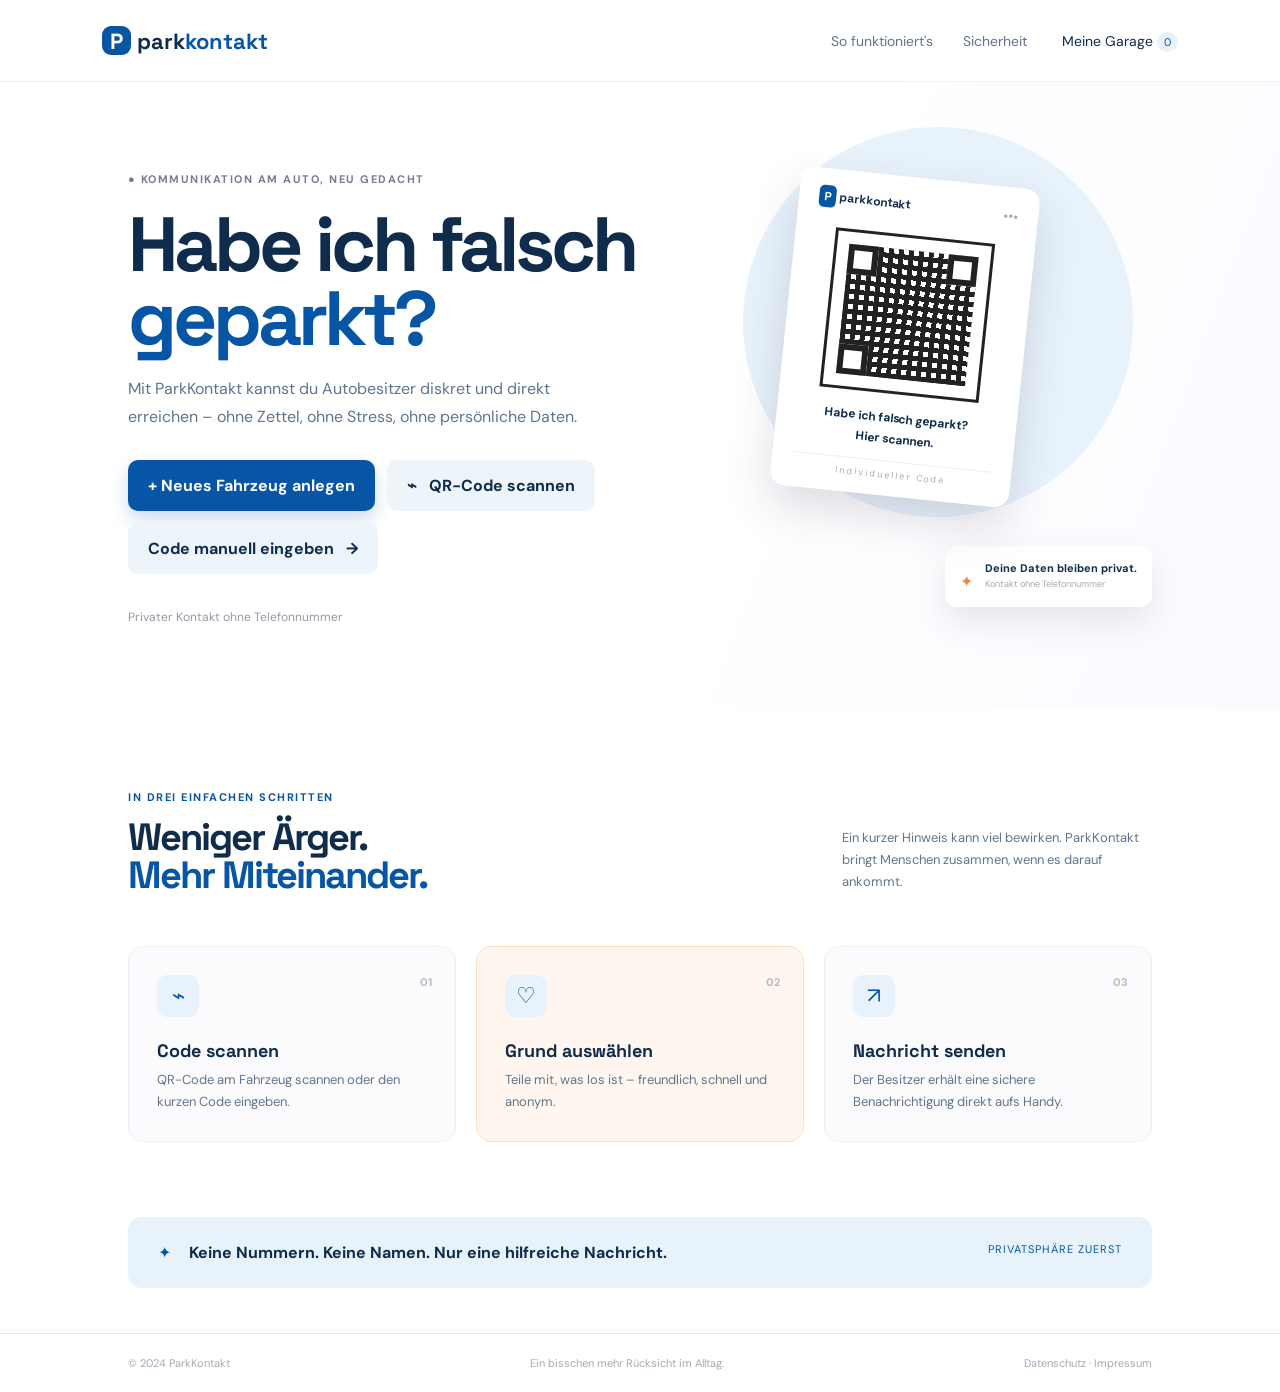
==== commit 73dd06b2: "Integrate Supabase vehicle messaging Add authenticated vehicle storage, public QR contact links, mes" ====
--- a/index.html
+++ b/index.html
@@ -12,7 +12,7 @@
   <div class="app">
     <header class="header"><a class="brand" href="index.html"><b>P</b>park<span>kontakt</span></a><nav><a href="index.html#how">So funktioniert's</a><a href="index.html#privacy">Sicherheit</a></nav><a class="link-button" href="garage.html">Meine Garage <i class="count">0</i></a></header>
     <main>
-      <section class="hero"><div class="hero-copy"><small class="eyebrow">● Kommunikation am Auto, neu gedacht</small><h1>Habe ich falsch<br><em>geparkt?</em></h1><p>Mit ParkKontakt kannst du Autobesitzer diskret und direkt erreichen – ohne Zettel, ohne Stress, ohne persönliche Daten.</p><div class="actions"><a class="primary" href="new-car.html">+ Neues Fahrzeug anlegen</a><a class="secondary" href="scan.html">⌁ &nbsp; QR-Code scannen</a><a class="secondary" href="code.html">Code manuell eingeben &nbsp; →</a></div><div class="trust"><span>MS</span><span>JL</span><span>AK</span> Bereits von <strong>2.400+ Menschen</strong> genutzt</div></div><div class="hero-art"><div class="orb"></div><div class="qr-card">      <div class="qr-brand"><b>P</b> parkkontakt <span>•••</span></div><div class="qr"><i></i><i></i><i></i></div><strong>Habe ich falsch geparkt?<br>Hier scannen.</strong><small>PP · 8K4L2</small></div><div class="privacy-pop">✦ <span><b>Deine Daten bleiben privat.</b><small>Kontakt ohne Telefonnummer</small></span></div></div></section>
+      <section class="hero"><div class="hero-copy"><small class="eyebrow">● Kommunikation am Auto, neu gedacht</small><h1>Habe ich falsch<br><em>geparkt?</em></h1><p>Mit ParkKontakt kannst du Autobesitzer diskret und direkt erreichen – ohne Zettel, ohne Stress, ohne persönliche Daten.</p><div class="actions"><a class="primary" href="new-car.html">+ Neues Fahrzeug anlegen</a><a class="secondary" href="scan.html">⌁ &nbsp; QR-Code scannen</a><a class="secondary" href="code.html">Code manuell eingeben &nbsp; →</a></div><div class="trust">Privater Kontakt ohne Telefonnummer</div></div><div class="hero-art"><div class="orb"></div><div class="qr-card">      <div class="qr-brand"><b>P</b> parkkontakt <span>•••</span></div><div class="qr"><i></i><i></i><i></i></div><strong>Habe ich falsch geparkt?<br>Hier scannen.</strong><small>Individueller Code</small></div><div class="privacy-pop">✦ <span><b>Deine Daten bleiben privat.</b><small>Kontakt ohne Telefonnummer</small></span></div></div></section>
       <section id="how" class="how"><div class="section-title"><div><small class="eyebrow">In drei einfachen Schritten</small><h2>Weniger Ärger.<br><em>Mehr Miteinander.</em></h2></div><p>Ein kurzer Hinweis kann viel bewirken. ParkKontakt bringt Menschen zusammen, wenn es darauf ankommt.</p></div><div class="steps"><article><b>01</b><i>⌁</i><h3>Code scannen</h3><p>QR-Code am Fahrzeug scannen oder den kurzen Code eingeben.</p></article><article class="highlight"><b>02</b><i>♡</i><h3>Grund auswählen</h3><p>Teile mit, was los ist – freundlich, schnell und anonym.</p></article><article><b>03</b><i>↗</i><h3>Nachricht senden</h3><p>Der Besitzer erhält eine sichere Benachrichtigung direkt aufs Handy.</p></article></div></section>
       <div id="privacy" class="privacy">✦ <strong>Keine Nummern. Keine Namen. Nur eine hilfreiche Nachricht.</strong><span>Privatsphäre zuerst</span></div>
     </main>
--- a/style.css
+++ b/style.css
@@ -1,3 +1,4 @@
 ﻿:root{--ink:#102c4d;--muted:#60758d;--purple:#0756a6;--lav:#e8f2fb;--line:#e9e6f0;--bg:#f7fbff}*{box-sizing:border-box}body{margin:0;background:var(--bg);color:var(--ink);font-family:"DM Sans",sans-serif;overflow-x:hidden}button,input,textarea{font:inherit}button{cursor:pointer;border:0}a{text-decoration:none;color:inherit}.app{max-width:1440px;margin:auto;background:#fff;min-height:100vh}.header{height:82px;border-bottom:1px solid #f0eef4;display:flex;align-items:center;padding:0 8%;gap:35px}.brand{font:700 22px "Space Grotesk";margin-right:auto}.brand b{display:inline-grid;place-items:center;background:var(--purple);color:white;width:29px;height:29px;border-radius:9px;margin-right:6px}.brand span,em{color:var(--purple);font-style:normal}.header nav{display:flex;gap:30px;color:var(--muted);font-size:14px}.link-button{background:none;font-size:14px}.count{background:var(--lav);color:var(--purple);border-radius:50%;padding:3px 7px;font-size:11px;font-style:normal}.view{display:none}.view.active{display:block}.hero{display:flex;padding:85px 10%;min-height:545px;background:linear-gradient(110deg,#fff 57%,#fbfaff)}.hero-copy{width:54%}.eyebrow{font-size:11px;letter-spacing:1.5px;text-transform:uppercase;font-weight:700;color:var(--purple)}.hero-copy .eyebrow{color:#7d798e}.hero-copy .eyebrow:first-letter{color:#74d19d}h1{font:700 clamp(50px,6vw,78px)/.96 "Space Grotesk";letter-spacing:-4px;margin:20px 0}p{color:var(--muted);line-height:1.7;max-width:480px}.actions{display:flex;gap:12px;margin-top:30px;flex-wrap:wrap}.actions a{display:inline-flex;align-items:center;justify-content:center;text-align:center}.primary,.secondary{padding:15px 20px;border-radius:10px;font-weight:700}.primary{background:var(--purple);color:#fff;box-shadow:0 8px 18px #0756a635}.primary:hover{background:#064888}.secondary{background:#edf5fb;color:var(--ink)}.trust{margin-top:35px;color:#9995a9;font-size:12px}.trust span{display:inline-grid;place-items:center;width:27px;height:27px;border-radius:50%;background:#dacdf0;border:2px solid white;margin-right:-8px;color:#584c6a;font-size:8px;font-weight:bold}.trust strong{color:var(--ink);margin-left:12px}.hero-art{width:46%;position:relative}.orb{position:absolute;width:390px;height:390px;border-radius:50%;background:#e7f2fb;top:-40px;right:4%}.qr-card{position:absolute;z-index:1;top:10px;left:22%;width:240px;height:320px;background:#fff;border-radius:15px;padding:20px;box-shadow:0 20px 45px #3f31502a;transform:rotate(6deg);text-align:center}.qr-brand{text-align:left;font:700 12px "Space Grotesk"}.qr-brand b{background:var(--purple);color:white;padding:3px 5px;border-radius:5px}.qr-brand span{float:right;color:#aaa}.qr{height:154px;width:154px;margin:25px auto 15px;border:12px solid white;outline:3px solid #222;background:repeating-linear-gradient(90deg,#222 0 5px,transparent 5px 10px),repeating-linear-gradient(0deg,#222 0 5px,transparent 5px 10px);position:relative}.qr i{position:absolute;width:30px;height:30px;background:white;border:6px solid #222}.qr i:nth-child(1){top:0;left:0}.qr i:nth-child(2){top:0;right:0}.qr i:nth-child(3){bottom:0;left:0}.qr-card strong{font-size:12px;line-height:1.4}.qr-card small{display:block;border-top:1px solid #eee;margin-top:13px;padding-top:7px;color:#aaa;letter-spacing:2px;font-size:9px}.privacy-pop{position:absolute;right:0;bottom:18px;background:#fff;padding:15px;border-radius:12px;box-shadow:0 15px 35px #493d6320;color:#e68a50}.privacy-pop span{display:inline-block;color:var(--ink);font-size:11px;margin-left:8px}.privacy-pop small,.privacy-pop b{display:block}.privacy-pop small{color:#aaa;margin-top:3px}.how{padding:75px 10%}.section-title{display:flex;justify-content:space-between;align-items:end}.section-title h2{font:700 38px/1 "Space Grotesk";letter-spacing:-2px;margin:12px 0}.section-title p{font-size:13px;max-width:310px}.steps{display:grid;grid-template-columns:repeat(3,1fr);gap:20px;margin-top:40px}.steps article{padding:28px;background:#fbfafd;border:1px solid #f0eef4;border-radius:15px;position:relative}.steps article.highlight{background:#fff7ef;border-color:#ffdfbf}.steps article>b{position:absolute;right:23px;color:#bbb7c7;font-size:11px}.steps article i{display:grid;place-items:center;width:42px;height:42px;border-radius:11px;background:var(--lav);color:var(--purple);font-size:22px;font-style:normal}.steps h3{font:700 18px "Space Grotesk";margin:22px 0 7px}.steps p{font-size:13px;margin:0}.privacy{margin:0 10% 45px;padding:25px 30px;background:var(--lav);border-radius:14px;color:var(--purple)}.privacy strong{color:var(--ink);margin-left:14px}.privacy span{float:right;font-size:11px;text-transform:uppercase;letter-spacing:1px}.page{padding:65px 10% 90px}.page h1{font-size:58px;margin:18px 0}.back{display:block;background:none;color:var(--muted);padding:0;margin-bottom:35px;font-size:13px}.page>p{margin-bottom:25px}.toolbar{display:flex;justify-content:space-between;align-items:center;margin-top:35px;color:var(--muted);font-size:13px}.cars{display:grid;grid-template-columns:repeat(auto-fill,minmax(270px,1fr));gap:18px;margin-top:20px}.empty,.car-card{border:1px solid var(--line);border-radius:15px;padding:35px;text-align:center}.empty{grid-column:1/-1;color:var(--muted)}.car-card{text-align:left;box-shadow:0 8px 25px #493d6310}.car-card h3{font:700 18px "Space Grotesk";margin:0 0 6px}.car-card p{font-size:12px;margin:0 0 20px}.car-card button{background:var(--lav);color:var(--purple);padding:10px;border-radius:8px;font-size:12px}.form-page{display:grid;grid-template-columns:.8fr 1fr;gap:8%}.form-intro{padding-top:0}.panel{border:1px solid var(--line);border-radius:16px;padding:30px;box-shadow:0 18px 50px #382b6312}.panel h2{font:700 20px "Space Grotesk";margin:0 0 25px}.panel label{display:block;font-size:12px;font-weight:700;margin:15px 0}.panel label small{float:right;color:#aaa;font-weight:400}.panel input,.panel textarea,.code-form input{width:100%;border:1px solid var(--line);padding:12px;border-radius:8px;margin-top:7px;outline:none;resize:vertical}.panel input:focus,.panel textarea:focus,.code-form input:focus{border-color:var(--purple)}.row{display:grid;grid-template-columns:1fr 1fr;gap:15px}.wide{width:100%;margin-top:16px}.centered{text-align:center;padding:60px 20px;min-height:570px}.centered .back{max-width:520px;margin:0 auto 50px;text-align:left}.big-icon{margin:auto auto 25px;display:grid;place-items:center;width:60px;height:60px;border-radius:17px;background:var(--lav);color:var(--purple);font-size:32px}.centered h1{font-size:57px}.centered p{margin:0 auto 25px}.code-form{max-width:520px;margin:auto;display:flex;gap:10px}.code-form input{margin:0;font-size:18px;letter-spacing:3px;text-transform:uppercase}.scanner{width:220px;height:220px;border:2px solid var(--purple);border-radius:20px;margin:0 auto 25px;background:#f0f7fc;display:grid;place-items:center;color:var(--purple);font-size:25px}.message{display:grid;grid-template-columns:.8fr 1fr;gap:8%;padding:70px 13%;min-height:570px}.message h1{font-size:55px}.car-info{display:flex;align-items:center;gap:12px;margin-top:38px}.car-info>b{background:#e0edf8;color:var(--purple);padding:14px;border-radius:11px}.car-info small,.car-info strong{display:block}.car-info small{color:var(--muted);font-size:12px;margin-top:3px}.car-info>span:last-child{margin-left:auto;color:#4a9a73}.panel>p{font-size:12px}.reasons{display:grid;grid-template-columns:1fr 1fr;gap:8px;margin:20px 0}.reasons button{padding:12px 8px;background:white;border:1px solid var(--line);border-radius:8px;text-align:left;color:var(--muted);font-size:11px}.reasons button.selected,.reasons button:hover{background:var(--lav);border-color:var(--purple);color:var(--purple)}.panel>small{color:#8f8b9c;font-size:11px}.panel textarea{min-height:100px}footer{display:flex;justify-content:space-between;padding:22px 10%;border-top:1px solid var(--line);font-size:11px;color:#aaa6b5}#toast{position:fixed;right:25px;bottom:25px;background:var(--ink);color:white;padding:15px 20px;border-radius:9px;opacity:0;transform:translateY(15px);transition:.2s}#toast.show{opacity:1;transform:none}
 .form-tip{display:flex;gap:10px;margin-top:28px;padding:15px;background:var(--lav);border-radius:10px;color:#6f6997;font-size:12px;line-height:1.5}.panel fieldset{border:0;border-top:1px solid var(--line);padding:15px 0 0;margin-top:20px}.panel legend{font-size:12px;font-weight:700}.check{display:flex!important;align-items:center;gap:8px;font-size:11px!important;color:var(--muted)!important;font-weight:400!important;margin:11px 0!important}.check input{width:auto!important;margin:0!important;accent-color:var(--purple)}.hint{display:block;color:var(--muted);font-size:11px;margin-top:17px}.card-link{display:inline-block;background:var(--lav);color:var(--purple);padding:10px;border-radius:8px;font-size:12px}.card-page{padding:60px 10% 90px;text-align:center;min-height:620px}.card-page .back{max-width:850px;margin:0 auto 35px;text-align:left}.card-page h1{font-size:54px}.print-card{width:320px;min-height:415px;margin:35px auto 25px;padding:25px;background:white;border-radius:16px;box-shadow:0 15px 45px #493d6318}.print-card .qr-brand{text-align:left;font:700 13px "Space Grotesk"}.print-card .qr-brand b{background:var(--purple);color:white;padding:4px 6px;border-radius:5px}.print-card h2{font:700 24px "Space Grotesk";margin:38px 0 8px}.print-card p{font-size:12px;margin:0 auto}.print-qr{margin:25px auto;width:165px;height:165px}.print-card>strong{font-size:11px;line-height:1.5}.print-card>strong span{color:var(--purple);letter-spacing:2px}.card-actions{display:flex;justify-content:center;gap:10px}.card-actions .secondary{display:inline-flex;align-items:center}.car-card{border:1px solid var(--line);border-radius:15px;padding:25px;text-align:left;box-shadow:0 8px 25px #493d6310}.empty{grid-column:1/-1;border:1px dashed #d9d4e7;border-radius:15px;padding:40px;text-align:center;color:var(--muted)}@media print{.header,.back,.card-actions,footer{display:none!important}.card-page{padding:0}.print-card{box-shadow:none;border:1px solid #ddd}}
+.inbox{margin-top:65px}.inbox h2{font:700 28px "Space Grotesk";margin:12px 0 20px}.inbox .cars{margin-top:0}
 @media(max-width:800px){.header{height:auto;flex-wrap:wrap;padding:14px 6%;gap:14px}.header nav{display:none}.hero{display:block;padding:55px 7% 35px}.hero-copy,.hero-art{width:100%}.hero h1{font-size:52px}.hero-art{height:370px;margin-top:25px}.qr-card{left:18%}.orb{right:2%;width:330px;height:330px}.how{padding:55px 7%}.section-title{display:block}.steps{grid-template-columns:1fr}.privacy{margin:0 7% 35px}.privacy span{display:block;float:none;margin-top:10px}.page{padding:50px 7%}.toolbar{flex-wrap:wrap;gap:12px;align-items:flex-start}.form-page,.message{display:block;padding:50px 7%}.form-intro{margin-bottom:35px}.message>div{margin-bottom:35px}.message h1{font-size:48px}.card-actions{flex-wrap:wrap}.card-actions>*{width:100%;justify-content:center}footer{display:block;text-align:center;line-height:2;padding:20px 7%}}@media(max-width:480px){.hero h1,.page h1,.centered h1,.message h1,.card-page h1{font-size:38px;letter-spacing:-2px;line-height:1.05}.actions{display:block}.actions a,.actions button{width:100%;margin-bottom:10px}.hero-art{transform:scale(.9);transform-origin:top center;margin-bottom:-35px}.qr-card{left:8%}.row,.reasons{grid-template-columns:1fr}.code-form{display:block}.code-form button{width:100%;margin-top:10px}.car-info{flex-wrap:wrap}.car-info>span:last-child{margin-left:0}.print-card{width:100%;padding:20px}.scanner{width:min(220px,100%);height:min(220px,100%)}}
